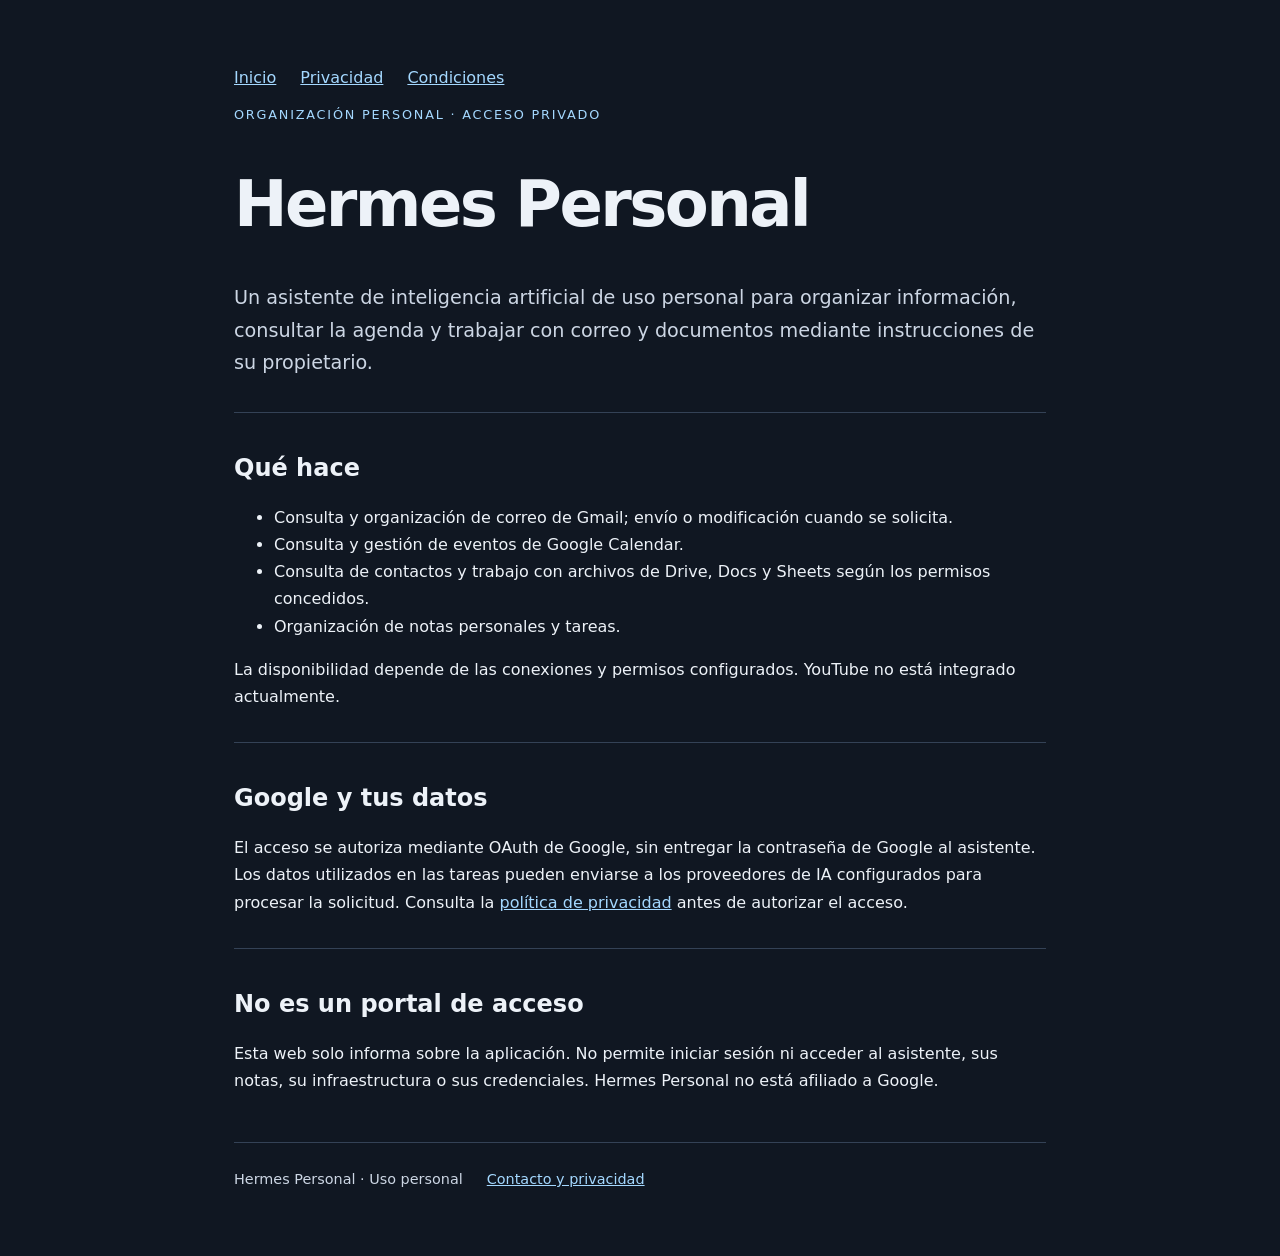
==== index.html @ fddded8d "Add files via upload" ====
<!doctype html>
<html lang="es"><head><meta charset="utf-8"><meta name="viewport" content="width=device-width, initial-scale=1"><meta name="referrer" content="no-referrer"><meta http-equiv="Content-Security-Policy" content="default-src 'none'; style-src 'self'; img-src 'self'; base-uri 'none'; form-action 'none'"><title>Asistente privado · Hermes Personal</title><meta name="description" content="Información de Hermes Personal, asistente privado para organizar correo, agenda y documentos."><link rel="stylesheet" href="styles.css"></head><body><main><nav aria-label="Navegación"><a href="index.html">Inicio</a><a href="privacidad.html">Privacidad</a><a href="condiciones.html">Condiciones</a></nav><p class="tag">Organización personal · Acceso privado</p><h1>Hermes Personal</h1><p class="lead">Un asistente de inteligencia artificial de uso personal para organizar información, consultar la agenda y trabajar con correo y documentos mediante instrucciones de su propietario.</p><section><h2>Qué hace</h2><ul><li>Consulta y organización de correo de Gmail; envío o modificación cuando se solicita.</li><li>Consulta y gestión de eventos de Google Calendar.</li><li>Consulta de contactos y trabajo con archivos de Drive, Docs y Sheets según los permisos concedidos.</li><li>Organización de notas personales y tareas.</li></ul><p>La disponibilidad depende de las conexiones y permisos configurados. YouTube no está integrado actualmente.</p></section><section><h2>Google y tus datos</h2><p>El acceso se autoriza mediante OAuth de Google, sin entregar la contraseña de Google al asistente. Los datos utilizados en las tareas pueden enviarse a los proveedores de IA configurados para procesar la solicitud. Consulta la <a href="privacidad.html">política de privacidad</a> antes de autorizar el acceso.</p></section><section><h2>No es un portal de acceso</h2><p>Esta web solo informa sobre la aplicación. No permite iniciar sesión ni acceder al asistente, sus notas, su infraestructura o sus credenciales. Hermes Personal no está afiliado a Google.</p></section><footer><span>Hermes Personal · Uso personal</span><a href="mailto:jdelyer@gmail.com">Contacto y privacidad</a></footer></main></body></html>
---- styles.css ----
:root{color-scheme:dark;font-family:system-ui,sans-serif;background:#101722;color:#edf2f8}*{box-sizing:border-box}body{margin:0;line-height:1.7}main{max-width:860px;margin:auto;padding:64px 24px}nav,footer{display:flex;gap:24px;flex-wrap:wrap}a{color:#a4d8ff}a:focus-visible{outline:3px solid #a4d8ff;outline-offset:5px}h1{font-size:clamp(2.4rem,6vw,4rem);line-height:1.1;letter-spacing:-.04em}h2{margin-top:2rem;line-height:1.3}.tag{color:#a4d8ff;text-transform:uppercase;letter-spacing:.14em;font-size:.8rem}.lead{font-size:1.2rem;color:#ccd6e4}section{border-top:1px solid #344256;margin-top:32px;padding-top:8px}footer{border-top:1px solid #344256;margin-top:48px;padding-top:24px;font-size:.9rem;color:#ccd6e4}
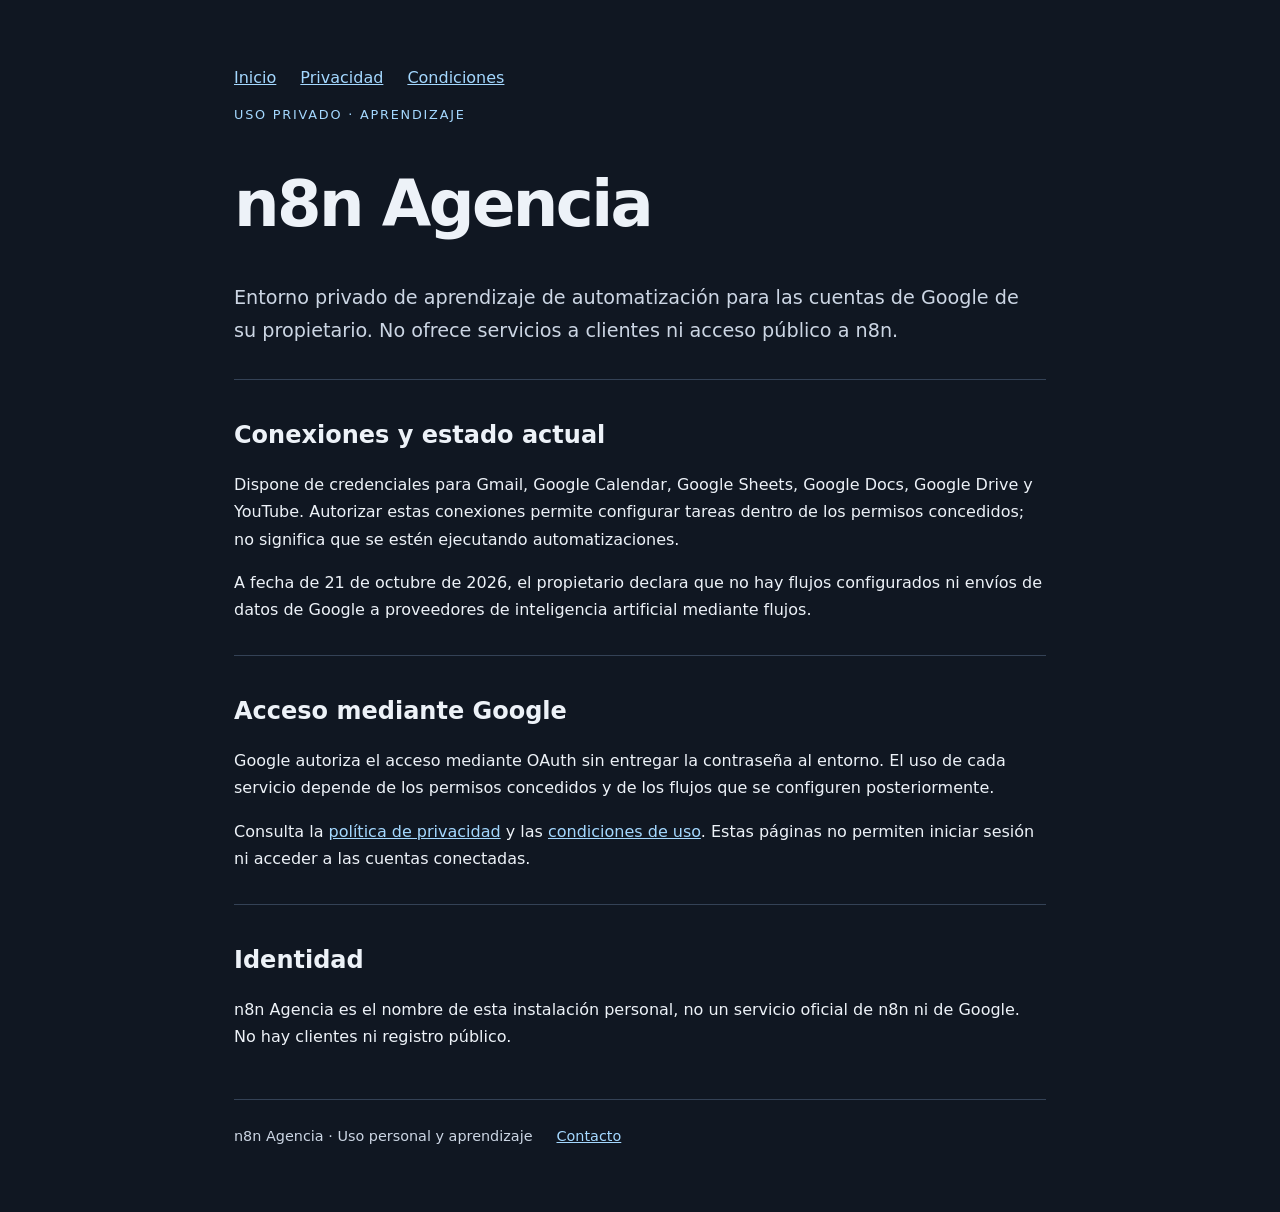
==== commit 806b0c42: "Add files via upload" ====
--- a/index.html
+++ b/index.html
@@ -1,3 +1,3 @@
 <!doctype html>
-<html lang="es"><head><meta charset="utf-8"><meta name="viewport" content="width=device-width, initial-scale=1"><meta name="referrer" content="no-referrer"><meta http-equiv="Content-Security-Policy" content="default-src 'none'; style-src 'self'; img-src 'self'; base-uri 'none'; form-action 'none'"><title>Asistente privado · Hermes Personal</title><meta name="description" content="Información de Hermes Personal, asistente privado para organizar correo, agenda y documentos."><link rel="stylesheet" href="styles.css"></head><body><main><nav aria-label="Navegación"><a href="index.html">Inicio</a><a href="privacidad.html">Privacidad</a><a href="condiciones.html">Condiciones</a></nav><p class="tag">Organización personal · Acceso privado</p><h1>Hermes Personal</h1><p class="lead">Un asistente de inteligencia artificial de uso personal para organizar información, consultar la agenda y trabajar con correo y documentos mediante instrucciones de su propietario.</p><section><h2>Qué hace</h2><ul><li>Consulta y organización de correo de Gmail; envío o modificación cuando se solicita.</li><li>Consulta y gestión de eventos de Google Calendar.</li><li>Consulta de contactos y trabajo con archivos de Drive, Docs y Sheets según los permisos concedidos.</li><li>Organización de notas personales y tareas.</li></ul><p>La disponibilidad depende de las conexiones y permisos configurados. YouTube no está integrado actualmente.</p></section><section><h2>Google y tus datos</h2><p>El acceso se autoriza mediante OAuth de Google, sin entregar la contraseña de Google al asistente. Los datos utilizados en las tareas pueden enviarse a los proveedores de IA configurados para procesar la solicitud. Consulta la <a href="privacidad.html">política de privacidad</a> antes de autorizar el acceso.</p></section><section><h2>No es un portal de acceso</h2><p>Esta web solo informa sobre la aplicación. No permite iniciar sesión ni acceder al asistente, sus notas, su infraestructura o sus credenciales. Hermes Personal no está afiliado a Google.</p></section><footer><span>Hermes Personal · Uso personal</span><a href="mailto:jdelyer@gmail.com">Contacto y privacidad</a></footer></main></body></html>
+<html lang="es"><head><meta charset="utf-8"><meta name="viewport" content="width=device-width, initial-scale=1"><meta name="referrer" content="no-referrer"><meta http-equiv="Content-Security-Policy" content="default-src 'none'; style-src 'self'; base-uri 'none'; form-action 'none'"><title>Automatización personal · n8n Agencia</title><meta name="description" content="n8n Agencia: entorno privado de aprendizaje y automatización personal."><link rel="stylesheet" href="../styles.css"></head><body><main><nav aria-label="Navegación"><a href="index.html">Inicio</a><a href="privacidad.html">Privacidad</a><a href="condiciones.html">Condiciones</a></nav><p class="tag">Uso privado · Aprendizaje</p><h1>n8n Agencia</h1><p class="lead">Entorno privado de aprendizaje de automatización para las cuentas de Google de su propietario. No ofrece servicios a clientes ni acceso público a n8n.</p><section><h2>Conexiones y estado actual</h2><p>Dispone de credenciales para Gmail, Google Calendar, Google Sheets, Google Docs, Google Drive y YouTube. Autorizar estas conexiones permite configurar tareas dentro de los permisos concedidos; no significa que se estén ejecutando automatizaciones.</p><p>A fecha de 21 de octubre de 2026, el propietario declara que no hay flujos configurados ni envíos de datos de Google a proveedores de inteligencia artificial mediante flujos.</p></section><section><h2>Acceso mediante Google</h2><p>Google autoriza el acceso mediante OAuth sin entregar la contraseña al entorno. El uso de cada servicio depende de los permisos concedidos y de los flujos que se configuren posteriormente.</p><p>Consulta la <a href="privacidad.html">política de privacidad</a> y las <a href="condiciones.html">condiciones de uso</a>. Estas páginas no permiten iniciar sesión ni acceder a las cuentas conectadas.</p></section><section><h2>Identidad</h2><p>n8n Agencia es el nombre de esta instalación personal, no un servicio oficial de n8n ni de Google. No hay clientes ni registro público.</p></section><footer><span>n8n Agencia · Uso personal y aprendizaje</span><a href="mailto:jdelyer@gmail.com">Contacto</a></footer></main></body></html>
 
